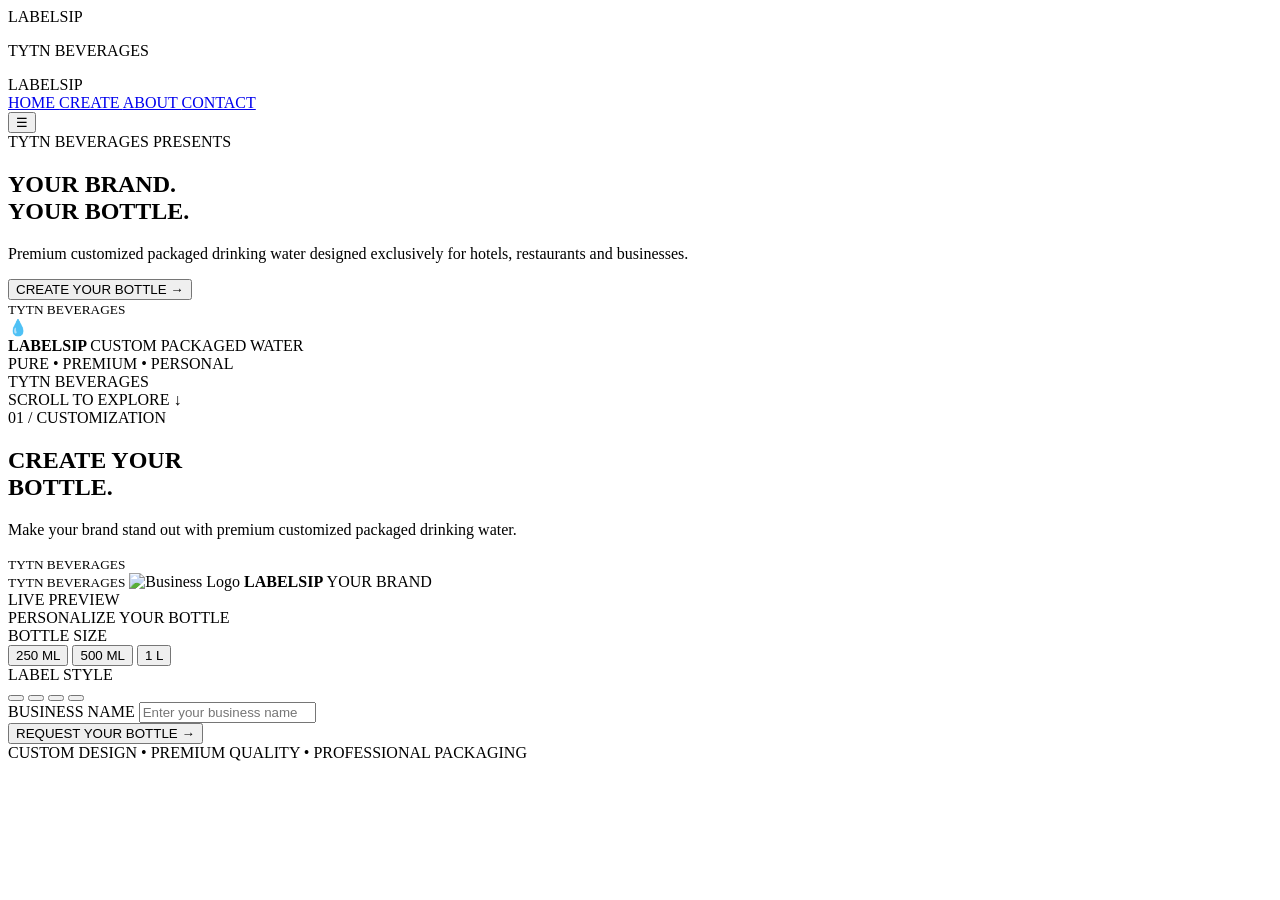
==== index.html @ 44119215 "Add files via upload" ====
<!DOCTYPE html>
<html lang="en">

<head>

    <meta charset="UTF-8">

    <meta name="viewport"
          content="width=device-width, initial-scale=1.0">

    <title>LabelSip | TYTN Beverages</title>

    <link rel="stylesheet" href="style.css">

</head>


<body>


<!-- =========================================
     CINEMATIC INTRO
========================================= -->

<div class="cinematic-intro">

    <div class="intro-logo">
        LABEL<span>SIP</span>
    </div>

    <div class="intro-line"></div>

    <p>
        TYTN BEVERAGES
    </p>

</div>



<!-- =========================================
     HERO SECTION
========================================= -->

<section class="hero">


    <!-- NAVBAR -->

    <nav class="navbar">

        <div class="logo">
            LABEL<span>SIP</span>
        </div>

        <div class="nav-links">

            <a href="#home">
                HOME
            </a>

            <a href="#create">
                CREATE
            </a>

            <a href="#about">
                ABOUT
            </a>

            <a href="#contact">
                CONTACT
            </a>

        </div>

        <button class="menu-btn">
            ☰
        </button>

    </nav>



    <!-- HERO CONTENT -->

    <div class="hero-content">

        <div class="eyebrow">
            TYTN BEVERAGES PRESENTS
        </div>

        <h1>

            YOUR BRAND.
            <br>

            <span>
                YOUR BOTTLE.
            </span>

        </h1>

        <p class="description">

            Premium customized packaged drinking water
            designed exclusively for hotels, restaurants
            and businesses.

        </p>


        <button class="cta">

            <span>
                CREATE YOUR BOTTLE
            </span>

            <b>
                →
            </b>

        </button>

    </div>



    <!-- HERO BOTTLE -->

    <div class="bottle-container">

        <div class="water-glow"></div>

        <div class="particles"></div>


        <div class="bottle-rotation">

            <div class="bottle">


                <!-- CAP -->

                <div class="bottle-cap">

                    <div class="cap-lines"></div>

                </div>


                <!-- NECK -->

                <div class="bottle-neck"></div>


                <!-- BODY -->

                <div class="bottle-body">

                    <div class="water-inside"></div>


                    <!-- BUBBLES -->

                    <div class="water-bubbles">

                        <span></span>
                        <span></span>
                        <span></span>
                        <span></span>
                        <span></span>
                        <span></span>
                        <span></span>
                        <span></span>

                    </div>


                    <!-- LABEL -->

                    <div class="label">

                        <div class="label-line"></div>

                        <small>
                            TYTN BEVERAGES
                        </small>

                        <div class="drop-icon">
                            💧
                        </div>

                        <strong>
                            LABELSIP
                        </strong>

                        <span>
                            CUSTOM PACKAGED WATER
                        </span>

                        <div class="label-bottom">
                            PURE • PREMIUM • PERSONAL
                        </div>

                    </div>

                </div>

            </div>

        </div>


        <!-- TYTN IDENTITY -->

        <div class="tvtn-identity">
            TYTN BEVERAGES
        </div>

    </div>



    <!-- SCROLL -->

    <div class="scroll-text">

        SCROLL TO EXPLORE

        <span>
            ↓
        </span>

    </div>


</section>





<!-- =========================================
     CREATE YOUR BOTTLE
========================================= -->

<section class="create-section"
         id="create">


    <div class="create-background"></div>


    <!-- HEADER -->

    <div class="create-header">

        <div class="section-number">
            01 / CUSTOMIZATION
        </div>


        <h2>

            CREATE YOUR
            <br>

            <span>
                BOTTLE.
            </span>

        </h2>


        <p>

            Make your brand stand out with premium
            customized packaged drinking water.

        </p>

    </div>



    <!-- CUSTOMIZER -->

    <div class="customizer">


        <!-- =================================
             CUSTOM BOTTLE PREVIEW
        ================================== -->

        <div class="custom-bottle-area">


            <div class="custom-glow"></div>


            <div class="custom-bottle">


                <!-- CAP -->

                <div class="custom-cap"></div>


                <!-- NECK -->

                <div class="custom-neck"></div>


                <!-- BODY -->

                <div class="custom-body">


                    <div class="custom-water"></div>


                    <!-- LABEL -->

                    <d class="custom-label">

                        <small>
                            TYTN BEVERAGES
                        </small>

                        <div class="custom-label">

    <small>TYTN BEVERAGES</small>

    <img
        id="logoPreview"
        class="uploaded-logo"
        alt="Business Logo">

    <strong>LABELSIP</strong>

    <span id="businessPreview">YOUR BRAND</span>

                        </div>


                </div>

            </div>


            <div class="preview-text">
                LIVE PREVIEW
            </div>


        </div>



        <!-- =================================
             CUSTOMIZATION PANEL
        ================================== -->

        <div class="custom-panel">


            <div class="panel-title">

                PERSONALIZE YOUR BOTTLE

            </div>



            <!-- BOTTLE SIZE -->

            <div class="option-group">

                <label>
                    BOTTLE SIZE
                </label>


                <div class="size-options">


                    <button
                        class="size-btn active"
                        data-size="250ml">

                        250 ML

                    </button>


                    <button
                        class="size-btn"
                        data-size="500ml">

                        500 ML

                    </button>


                    <button
                        class="size-btn"
                        data-size="1L">

                        1 L

                    </button>


                </div>

            </div>



            <!-- LABEL STYLE -->

            <div class="option-group">

                <label>
                    LABEL STYLE
                </label>


                <div class="color-options">


                    <button
                        class="color-btn white active"
                        data-color="white">
                    </button>


                    <button
                        class="color-btn black"
                        data-color="black">
                    </button>


                    <button
                        class="color-btn blue"
                        data-color="blue">
                    </button>


                    <button
                        class="color-btn gold"
                        data-color="gold">
                    </button>


                </div>

            </div>



            <!-- BUSINESS NAME -->

            <div class="option-group">

                <label>
                    BUSINESS NAME
                </label>


                <input
                    type="text"
                    id="businessName"
                    placeholder="Enter your business name"
                    maxlength="22">

            </div>



            <!-- REQUEST -->

            <button class="request-btn">

                <span>
                    REQUEST YOUR BOTTLE
                </span>

                <b>
                    →
                </b>

            </button>



            <div class="secure-text">

                CUSTOM DESIGN
                •
                PREMIUM QUALITY
                •
                PROFESSIONAL PACKAGING

            </div>


        </div>

    </div>


</section>





<!-- =========================================
     JAVASCRIPT
========================================= -->

<script src="script.js"></script>


</body>

</html>
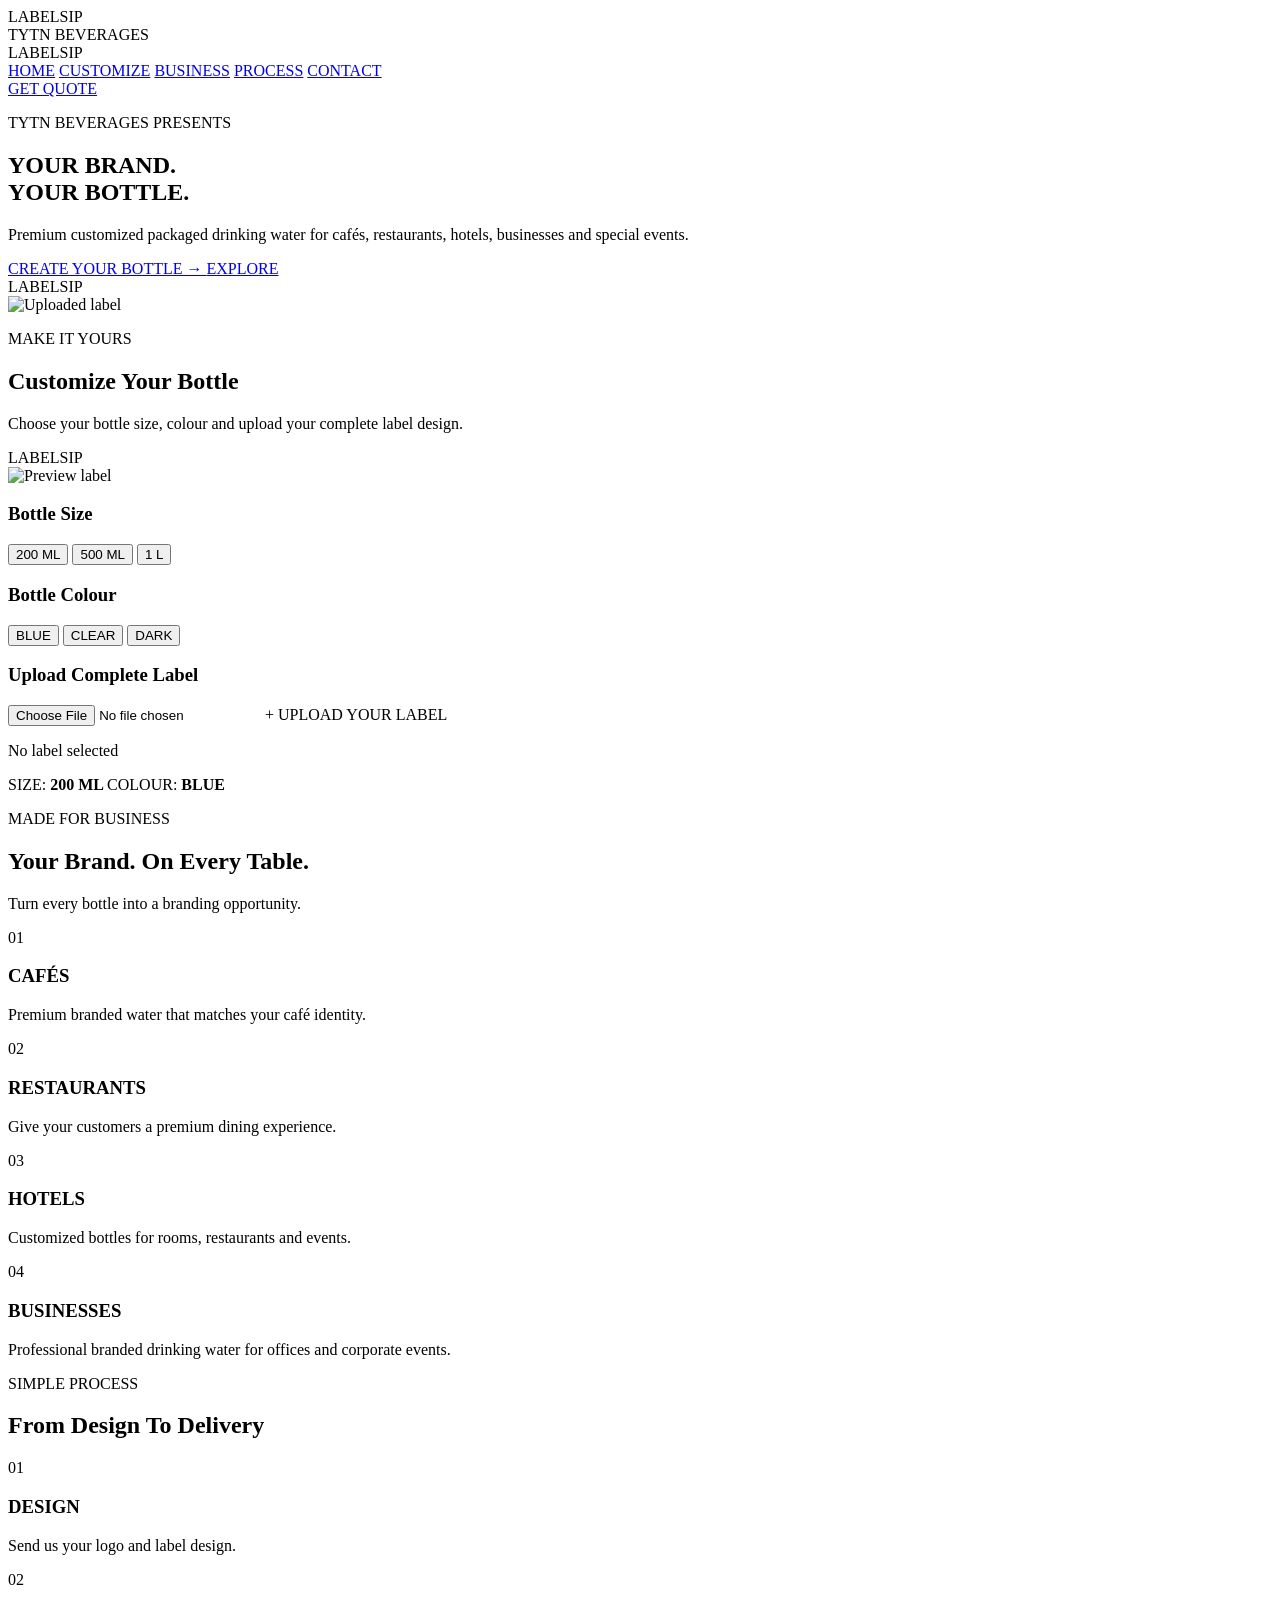
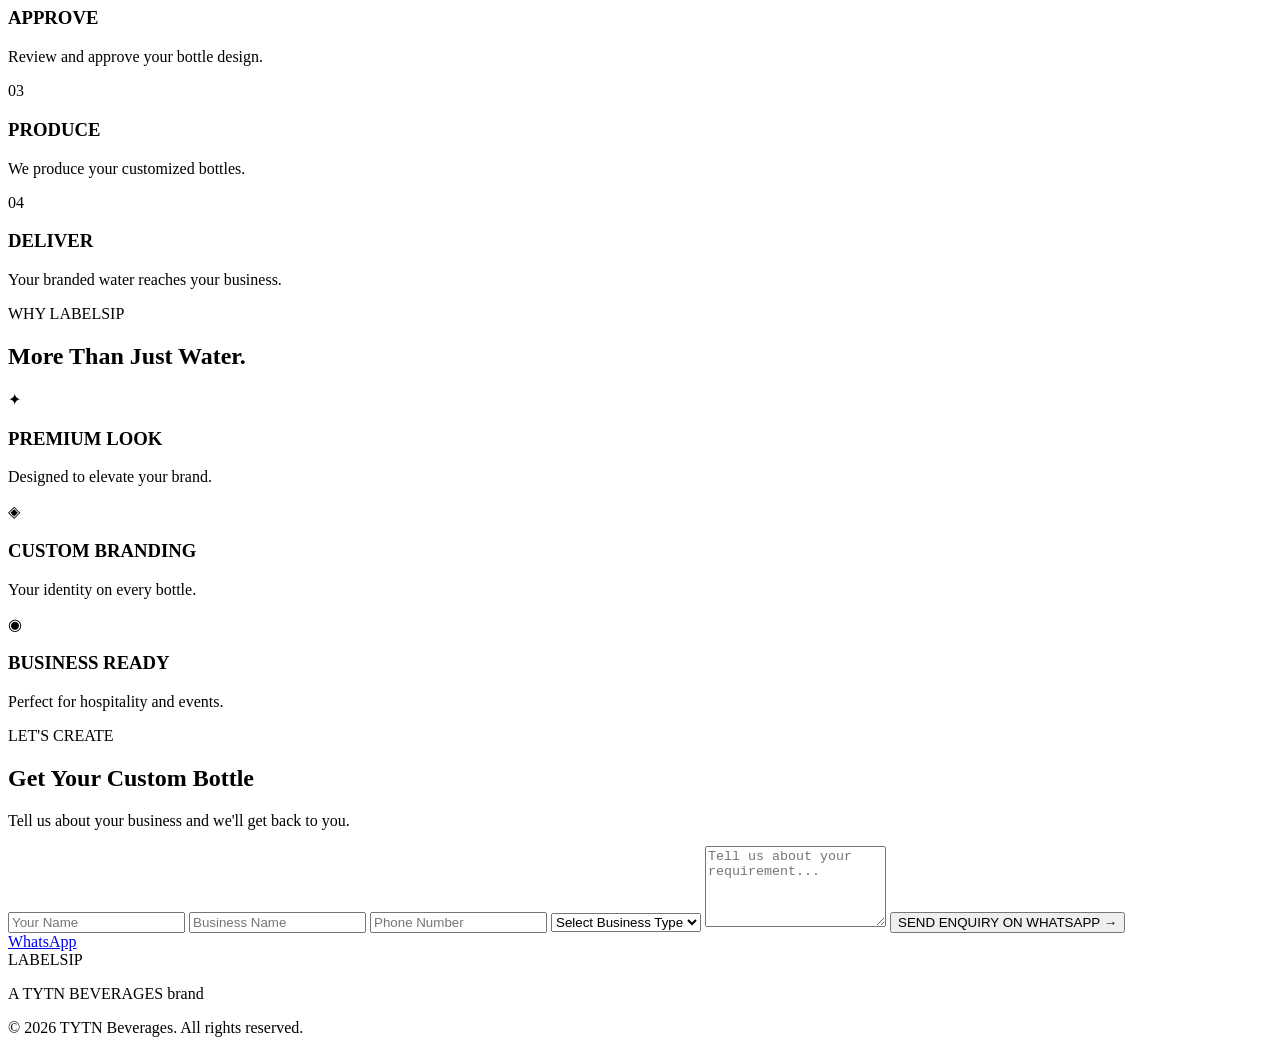
==== commit 6e520f92: "Add files via upload" ====
--- a/index.html
+++ b/index.html
@@ -1,209 +1,221 @@
 <!DOCTYPE html>
 <html lang="en">
-
 <head>
-
     <meta charset="UTF-8">
 
-    <meta name="viewport"
-          content="width=device-width, initial-scale=1.0">
-
-    <title>LabelSip | TYTN Beverages</title>
+    <!-- Mobile support -->
+    <meta name="viewport" content="width=device-width, initial-scale=1.0">
+
+    <title>LABELSIP | TYTN Beverages</title>
 
     <link rel="stylesheet" href="style.css">
-
 </head>
 
-
 <body>
 
-
-<!-- =========================================
-     CINEMATIC INTRO
-========================================= -->
-
-<div class="cinematic-intro">
-
-    <div class="intro-logo">
+<!-- ================= INTRO ================= -->
+
+<div id="intro">
+    <div class="intro-logo">LABELSIP</div>
+    <div class="intro-company">TYTN BEVERAGES</div>
+</div>
+
+
+<!-- ================= HEADER ================= -->
+
+<header class="header">
+
+    <div class="logo">
         LABEL<span>SIP</span>
     </div>
 
-    <div class="intro-line"></div>
-
-    <p>
-        TYTN BEVERAGES
-    </p>
-
-</div>
-
-
-
-<!-- =========================================
-     HERO SECTION
-========================================= -->
-
-<section class="hero">
-
-
-    <!-- NAVBAR -->
-
-    <nav class="navbar">
-
-        <div class="logo">
-            LABEL<span>SIP</span>
-        </div>
-
-        <div class="nav-links">
-
-            <a href="#home">
-                HOME
+    <nav>
+        <a href="#home">HOME</a>
+        <a href="#customize">CUSTOMIZE</a>
+        <a href="#business">BUSINESS</a>
+        <a href="#process">PROCESS</a>
+        <a href="#contact">CONTACT</a>
+    </nav>
+
+    <a href="#contact" class="quote-btn">
+        GET QUOTE
+    </a>
+
+</header>
+
+
+<!-- ================= HERO ================= -->
+
+<section id="home" class="hero">
+
+    <div class="hero-content">
+
+        <p class="eyebrow">
+            TYTN BEVERAGES PRESENTS
+        </p>
+
+        <h1>
+            YOUR BRAND.<br>
+            <span>YOUR BOTTLE.</span>
+        </h1>
+
+        <p class="hero-description">
+            Premium customized packaged drinking water
+            for cafés, restaurants, hotels, businesses
+            and special events.
+        </p>
+
+        <div class="hero-buttons">
+
+            <a href="#customize" class="primary-btn">
+                CREATE YOUR BOTTLE →
             </a>
 
-            <a href="#create">
-                CREATE
+            <a href="#business" class="secondary-btn">
+                EXPLORE
             </a>
 
-            <a href="#about">
-                ABOUT
-            </a>
-
-            <a href="#contact">
-                CONTACT
-            </a>
-
-        </div>
-
-        <button class="menu-btn">
-            ☰
-        </button>
-
-    </nav>
-
-
-
-    <!-- HERO CONTENT -->
-
-    <div class="hero-content">
-
-        <div class="eyebrow">
-            TYTN BEVERAGES PRESENTS
-        </div>
-
-        <h1>
-
-            YOUR BRAND.
-            <br>
-
-            <span>
-                YOUR BOTTLE.
-            </span>
-
-        </h1>
-
-        <p class="description">
-
-            Premium customized packaged drinking water
-            designed exclusively for hotels, restaurants
-            and businesses.
-
-        </p>
-
-
-        <button class="cta">
-
-            <span>
-                CREATE YOUR BOTTLE
-            </span>
-
-            <b>
-                →
-            </b>
-
-        </button>
-
-    </div>
-
-
-
-    <!-- HERO BOTTLE -->
-
-    <div class="bottle-container">
-
-        <div class="water-glow"></div>
-
-        <div class="particles"></div>
-
-
-        <div class="bottle-rotation">
-
-            <div class="bottle">
-
-
-                <!-- CAP -->
-
-                <div class="bottle-cap">
-
-                    <div class="cap-lines"></div>
+        </div>
+
+    </div>
+
+
+    <!-- BOTTLE AREA -->
+
+    <div class="hero-bottle-area">
+
+        <div class="glow"></div>
+
+
+        <!-- WATER PARTICLES -->
+
+        <div class="water-particles">
+
+            <i></i>
+            <i></i>
+            <i></i>
+            <i></i>
+            <i></i>
+            <i></i>
+            <i></i>
+            <i></i>
+            <i></i>
+            <i></i>
+
+        </div>
+
+
+        <!-- BUBBLES -->
+
+        <div class="bubbles">
+
+            <span></span>
+            <span></span>
+            <span></span>
+            <span></span>
+            <span></span>
+            <span></span>
+            <span></span>
+            <span></span>
+            <span></span>
+            <span></span>
+
+        </div>
+
+
+        <!-- PREMIUM BOTTLE -->
+
+        <div class="bottle" id="premiumBottle">
+
+            <div class="cap"></div>
+
+            <div class="bottle-neck"></div>
+
+            <div class="bottle-body">
+
+                <div class="water-inside"></div>
+
+                <div class="bottle-shine"></div>
+
+                <div class="bottle-highlight"></div>
+
+
+                <!-- ================= LABEL ================= -->
+
+                <div class="label">
+
+                    <div id="defaultLabel">
+                        LABELSIP
+                    </div>
+
+                    <img
+                        id="uploadedImage"
+                        alt="Uploaded label"
+                    >
 
                 </div>
 
-
-                <!-- NECK -->
-
-                <div class="bottle-neck"></div>
-
-
-                <!-- BODY -->
-
-                <div class="bottle-body">
-
-                    <div class="water-inside"></div>
-
-
-                    <!-- BUBBLES -->
-
-                    <div class="water-bubbles">
-
-                        <span></span>
-                        <span></span>
-                        <span></span>
-                        <span></span>
-                        <span></span>
-                        <span></span>
-                        <span></span>
-                        <span></span>
+            </div>
+
+        </div>
+
+
+        <div class="bottle-shadow"></div>
+
+    </div>
+
+</section>
+
+
+<!-- ================= CUSTOMIZE ================= -->
+
+<section id="customize" class="section customize-section">
+
+    <div class="section-heading">
+
+        <p class="eyebrow">
+            MAKE IT YOURS
+        </p>
+
+        <h2>
+            Customize Your Bottle
+        </h2>
+
+        <p>
+            Choose your bottle size, colour and upload
+            your complete label design.
+        </p>
+
+    </div>
+
+
+    <div class="customizer">
+
+        <!-- PREVIEW -->
+
+        <div class="custom-preview">
+
+            <div class="preview-bottle">
+
+                <div class="preview-cap"></div>
+
+                <div class="preview-neck"></div>
+
+                <div class="preview-body">
+
+                    <div class="preview-label">
+
+                        <div id="previewDefault">
+                            LABELSIP
+                        </div>
+
+                        <img
+                            id="previewImage"
+                            alt="Preview label"
+                        >
 
                     </div>
 
-
-                    <!-- LABEL -->
-
-                    <div class="label">
-
-                        <div class="label-line"></div>
-
-                        <small>
-                            TYTN BEVERAGES
-                        </small>
-
-                        <div class="drop-icon">
-                            💧
-                        </div>
-
-                        <strong>
-                            LABELSIP
-                        </strong>
-
-                        <span>
-                            CUSTOM PACKAGED WATER
-                        </span>
-
-                        <div class="label-bottom">
-                            PURE • PREMIUM • PERSONAL
-                        </div>
-
-                    </div>
-
                 </div>
 
             </div>
@@ -211,318 +223,502 @@
         </div>
 
 
-        <!-- TYTN IDENTITY -->
-
-        <div class="tvtn-identity">
-            TYTN BEVERAGES
-        </div>
-
-    </div>
-
-
-
-    <!-- SCROLL -->
-
-    <div class="scroll-text">
-
-        SCROLL TO EXPLORE
-
-        <span>
-            ↓
-        </span>
-
-    </div>
-
-
-</section>
-
-
-
-
-
-<!-- =========================================
-     CREATE YOUR BOTTLE
-========================================= -->
-
-<section class="create-section"
-         id="create">
-
-
-    <div class="create-background"></div>
-
-
-    <!-- HEADER -->
-
-    <div class="create-header">
-
-        <div class="section-number">
-            01 / CUSTOMIZATION
-        </div>
-
-
-        <h2>
-
-            CREATE YOUR
-            <br>
-
-            <span>
-                BOTTLE.
-            </span>
-
-        </h2>
-
-
-        <p>
-
-            Make your brand stand out with premium
-            customized packaged drinking water.
-
-        </p>
-
-    </div>
-
-
-
-    <!-- CUSTOMIZER -->
-
-    <div class="customizer">
-
-
-        <!-- =================================
-             CUSTOM BOTTLE PREVIEW
-        ================================== -->
-
-        <div class="custom-bottle-area">
-
-
-            <div class="custom-glow"></div>
-
-
-            <div class="custom-bottle">
-
-
-                <!-- CAP -->
-
-                <div class="custom-cap"></div>
-
-
-                <!-- NECK -->
-
-                <div class="custom-neck"></div>
-
-
-                <!-- BODY -->
-
-                <div class="custom-body">
-
-
-                    <div class="custom-water"></div>
-
-
-                    <!-- LABEL -->
-
-                    <d class="custom-label">
-
-                        <small>
-                            TYTN BEVERAGES
-                        </small>
-
-                        <div class="custom-label">
-
-    <small>TYTN BEVERAGES</small>
-
-    <img
-        id="logoPreview"
-        class="uploaded-logo"
-        alt="Business Logo">
-
-    <strong>LABELSIP</strong>
-
-    <span id="businessPreview">YOUR BRAND</span>
-
-                        </div>
-
-
-                </div>
-
-            </div>
-
-
-            <div class="preview-text">
-                LIVE PREVIEW
-            </div>
-
-
-        </div>
-
-
-
-        <!-- =================================
-             CUSTOMIZATION PANEL
-        ================================== -->
-
-        <div class="custom-panel">
-
-
-            <div class="panel-title">
-
-                PERSONALIZE YOUR BOTTLE
-
-            </div>
-
-
-
-            <!-- BOTTLE SIZE -->
-
-            <div class="option-group">
-
-                <label>
-                    BOTTLE SIZE
-                </label>
-
-
-                <div class="size-options">
-
+        <!-- CONTROLS -->
+
+        <div class="controls">
+
+            <div class="control-group">
+
+                <h3>
+                    Bottle Size
+                </h3>
+
+                <div class="button-row">
 
                     <button
                         class="size-btn active"
-                        data-size="250ml">
-
-                        250 ML
-
+                        data-size="200 ML">
+                        200 ML
                     </button>
-
 
                     <button
                         class="size-btn"
-                        data-size="500ml">
-
+                        data-size="500 ML">
                         500 ML
-
                     </button>
-
 
                     <button
                         class="size-btn"
-                        data-size="1L">
-
+                        data-size="1 L">
                         1 L
-
                     </button>
 
-
                 </div>
 
             </div>
 
 
-
-            <!-- LABEL STYLE -->
-
-            <div class="option-group">
-
-                <label>
-                    LABEL STYLE
+            <div class="control-group">
+
+                <h3>
+                    Bottle Colour
+                </h3>
+
+                <div class="button-row">
+
+                    <button
+                        class="color-btn active"
+                        data-color="blue">
+                        BLUE
+                    </button>
+
+                    <button
+                        class="color-btn"
+                        data-color="clear">
+                        CLEAR
+                    </button>
+
+                    <button
+                        class="color-btn"
+                        data-color="dark">
+                        DARK
+                    </button>
+
+                </div>
+
+            </div>
+
+
+            <div class="control-group">
+
+                <h3>
+                    Upload Complete Label
+                </h3>
+
+                <label class="upload-box">
+
+                    <input
+                        type="file"
+                        id="labelInput"
+                        accept="image/*"
+                    >
+
+                    <span>
+                        + UPLOAD YOUR LABEL
+                    </span>
+
                 </label>
 
-
-                <div class="color-options">
-
-
-                    <button
-                        class="color-btn white active"
-                        data-color="white">
-                    </button>
-
-
-                    <button
-                        class="color-btn black"
-                        data-color="black">
-                    </button>
-
-
-                    <button
-                        class="color-btn blue"
-                        data-color="blue">
-                    </button>
-
-
-                    <button
-                        class="color-btn gold"
-                        data-color="gold">
-                    </button>
-
-
-                </div>
-
-            </div>
-
-
-
-            <!-- BUSINESS NAME -->
-
-            <div class="option-group">
-
-                <label>
-                    BUSINESS NAME
-                </label>
-
-
-                <input
-                    type="text"
-                    id="businessName"
-                    placeholder="Enter your business name"
-                    maxlength="22">
-
-            </div>
-
-
-
-            <!-- REQUEST -->
-
-            <button class="request-btn">
+                <p id="fileStatus">
+                    No label selected
+                </p>
+
+            </div>
+
+
+            <div class="selected-info">
 
                 <span>
-                    REQUEST YOUR BOTTLE
+                    SIZE:
+                    <strong id="selectedSize">
+                        200 ML
+                    </strong>
                 </span>
 
-                <b>
-                    →
-                </b>
-
-            </button>
-
-
-
-            <div class="secure-text">
-
-                CUSTOM DESIGN
-                •
-                PREMIUM QUALITY
-                •
-                PROFESSIONAL PACKAGING
-
-            </div>
-
-
-        </div>
-
-    </div>
-
+                <span>
+                    COLOUR:
+                    <strong id="selectedColor">
+                        BLUE
+                    </strong>
+                </span>
+
+            </div>
+
+        </div>
+
+    </div>
 
 </section>
 
 
-
-
-
-<!-- =========================================
-     JAVASCRIPT
-========================================= -->
+<!-- ================= BUSINESS ================= -->
+
+<section id="business" class="section business-section">
+
+    <div class="section-heading">
+
+        <p class="eyebrow">
+            MADE FOR BUSINESS
+        </p>
+
+        <h2>
+            Your Brand. On Every Table.
+        </h2>
+
+        <p>
+            Turn every bottle into a branding opportunity.
+        </p>
+
+    </div>
+
+
+    <div class="business-grid">
+
+        <div class="business-card">
+
+            <div class="card-number">
+                01
+            </div>
+
+            <h3>
+                CAFÉS
+            </h3>
+
+            <p>
+                Premium branded water that matches
+                your café identity.
+            </p>
+
+        </div>
+
+
+        <div class="business-card">
+
+            <div class="card-number">
+                02
+            </div>
+
+            <h3>
+                RESTAURANTS
+            </h3>
+
+            <p>
+                Give your customers a premium
+                dining experience.
+            </p>
+
+        </div>
+
+
+        <div class="business-card">
+
+            <div class="card-number">
+                03
+            </div>
+
+            <h3>
+                HOTELS
+            </h3>
+
+            <p>
+                Customized bottles for rooms,
+                restaurants and events.
+            </p>
+
+        </div>
+
+
+        <div class="business-card">
+
+            <div class="card-number">
+                04
+            </div>
+
+            <h3>
+                BUSINESSES
+            </h3>
+
+            <p>
+                Professional branded drinking water
+                for offices and corporate events.
+            </p>
+
+        </div>
+
+    </div>
+
+</section>
+
+
+<!-- ================= PROCESS ================= -->
+
+<section id="process" class="section process-section">
+
+    <div class="section-heading">
+
+        <p class="eyebrow">
+            SIMPLE PROCESS
+        </p>
+
+        <h2>
+            From Design To Delivery
+        </h2>
+
+    </div>
+
+
+    <div class="process-grid">
+
+        <div class="process-card">
+
+            <span>01</span>
+
+            <h3>
+                DESIGN
+            </h3>
+
+            <p>
+                Send us your logo and label design.
+            </p>
+
+        </div>
+
+
+        <div class="process-card">
+
+            <span>02</span>
+
+            <h3>
+                APPROVE
+            </h3>
+
+            <p>
+                Review and approve your bottle design.
+            </p>
+
+        </div>
+
+
+        <div class="process-card">
+
+            <span>03</span>
+
+            <h3>
+                PRODUCE
+            </h3>
+
+            <p>
+                We produce your customized bottles.
+            </p>
+
+        </div>
+
+
+        <div class="process-card">
+
+            <span>04</span>
+
+            <h3>
+                DELIVER
+            </h3>
+
+            <p>
+                Your branded water reaches your business.
+            </p>
+
+        </div>
+
+    </div>
+
+</section>
+
+
+<!-- ================= WHY LABELSIP ================= -->
+
+<section class="section why-section">
+
+    <div class="section-heading">
+
+        <p class="eyebrow">
+            WHY LABELSIP
+        </p>
+
+        <h2>
+            More Than Just Water.
+        </h2>
+
+    </div>
+
+
+    <div class="why-grid">
+
+        <div class="why-item">
+
+            <div class="why-icon">
+                ✦
+            </div>
+
+            <h3>
+                PREMIUM LOOK
+            </h3>
+
+            <p>
+                Designed to elevate your brand.
+            </p>
+
+        </div>
+
+
+        <div class="why-item">
+
+            <div class="why-icon">
+                ◈
+            </div>
+
+            <h3>
+                CUSTOM BRANDING
+            </h3>
+
+            <p>
+                Your identity on every bottle.
+            </p>
+
+        </div>
+
+
+        <div class="why-item">
+
+            <div class="why-icon">
+                ◉
+            </div>
+
+            <h3>
+                BUSINESS READY
+            </h3>
+
+            <p>
+                Perfect for hospitality and events.
+            </p>
+
+        </div>
+
+    </div>
+
+</section>
+
+
+<!-- ================= CONTACT ================= -->
+
+<section id="contact" class="section contact-section">
+
+    <div class="section-heading">
+
+        <p class="eyebrow">
+            LET'S CREATE
+        </p>
+
+        <h2>
+            Get Your Custom Bottle
+        </h2>
+
+        <p>
+            Tell us about your business and we'll
+            get back to you.
+        </p>
+
+    </div>
+
+
+    <form id="quoteForm" class="quote-form">
+
+        <input
+            type="text"
+            id="customerName"
+            placeholder="Your Name"
+            required
+        >
+
+        <input
+            type="text"
+            id="businessName"
+            placeholder="Business Name"
+            required
+        >
+
+        <input
+            type="tel"
+            id="customerPhone"
+            placeholder="Phone Number"
+            required
+        >
+
+        <select id="businessType" required>
+
+            <option value="">
+                Select Business Type
+            </option>
+
+            <option value="Café">
+                Café
+            </option>
+
+            <option value="Restaurant">
+                Restaurant
+            </option>
+
+            <option value="Hotel">
+                Hotel
+            </option>
+
+            <option value="Business">
+                Business
+            </option>
+
+            <option value="Event">
+                Event
+            </option>
+
+        </select>
+
+
+        <textarea
+            id="message"
+            placeholder="Tell us about your requirement..."
+            rows="5"
+        ></textarea>
+
+
+        <button
+            type="submit"
+            class="primary-btn">
+            SEND ENQUIRY ON WHATSAPP →
+        </button>
+
+    </form>
+
+</section>
+
+
+<!-- ================= WHATSAPP ================= -->
+
+<a
+    class="whatsapp-float"
+    href="https://wa.me/917996866953"
+    target="_blank">
+    WhatsApp
+</a>
+
+
+<!-- ================= FOOTER ================= -->
+
+<footer>
+
+    <div class="footer-logo">
+        LABEL<span>SIP</span>
+    </div>
+
+    <p>
+        A TYTN BEVERAGES brand
+    </p>
+
+    <p class="copyright">
+        © 2026 TYTN Beverages. All rights reserved.
+    </p>
+
+</footer>
+
 
 <script src="script.js"></script>
 
-
 </body>
-
-</html>
+</html>
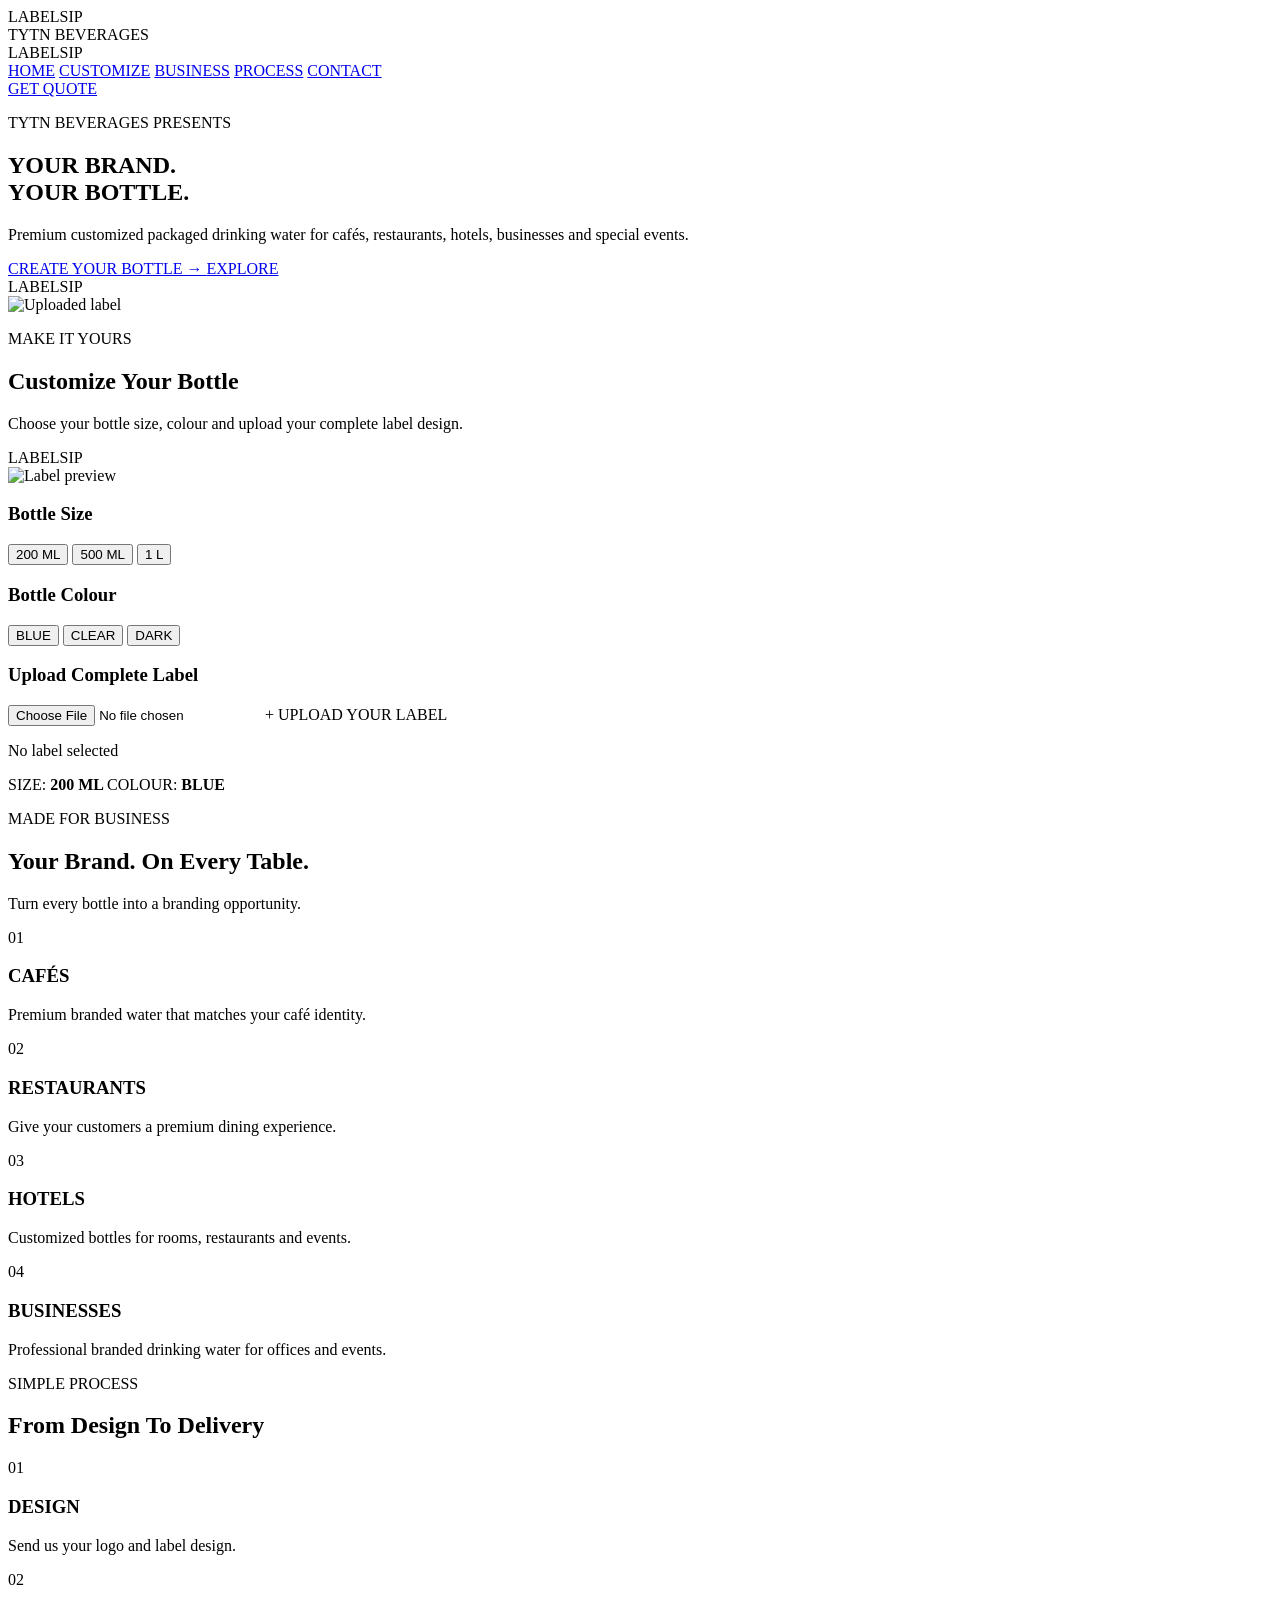
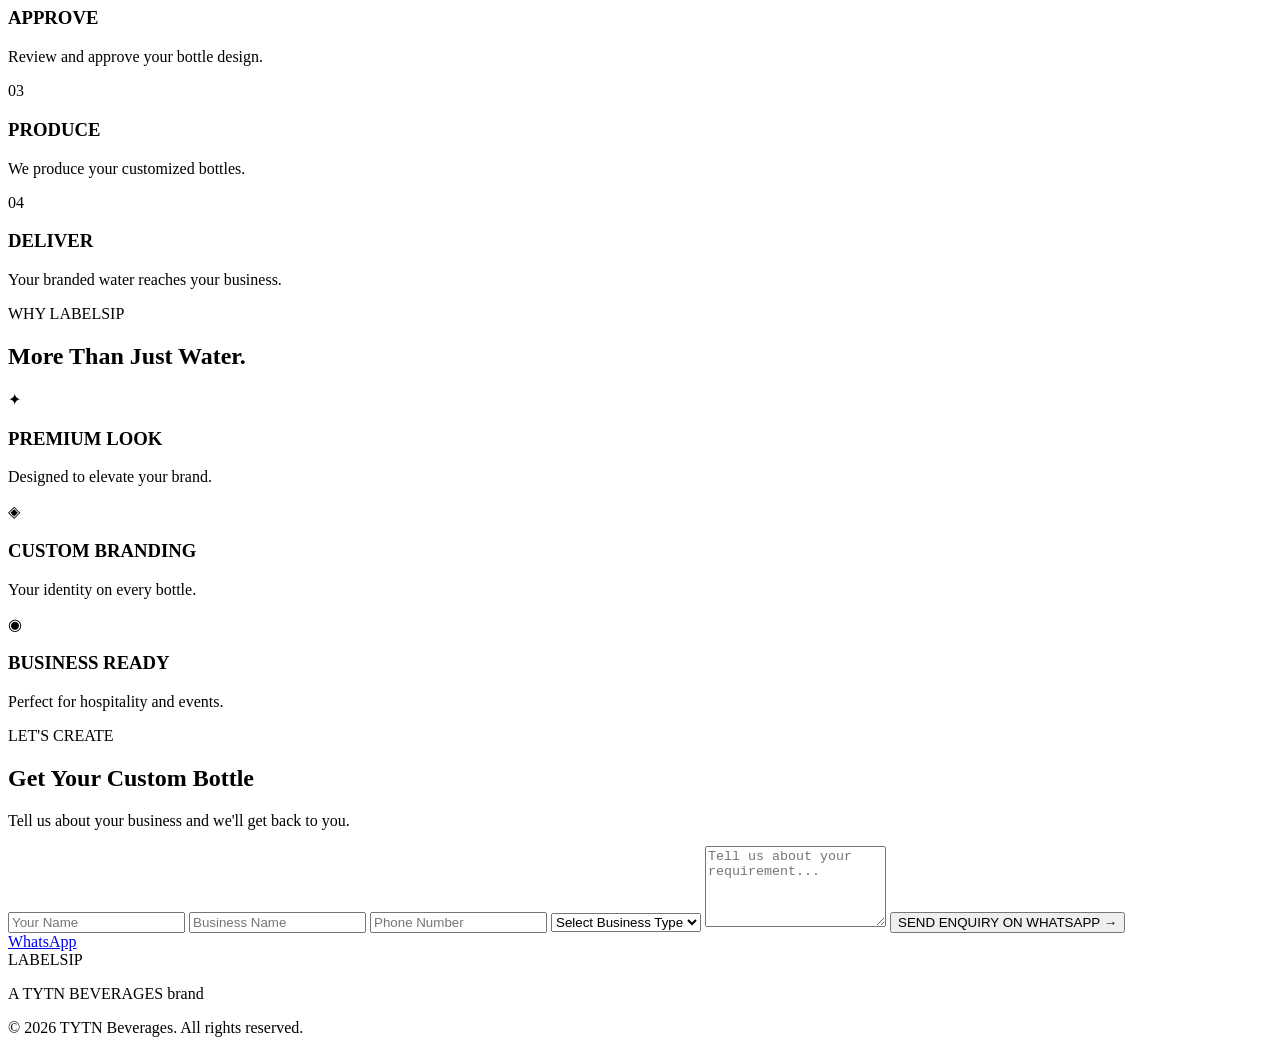
==== commit 498aaff5: "Add files via upload" ====
--- a/index.html
+++ b/index.html
@@ -1,28 +1,24 @@
 <!DOCTYPE html>
 <html lang="en">
 <head>
-    <meta charset="UTF-8">
-
-    <!-- Mobile support -->
-    <meta name="viewport" content="width=device-width, initial-scale=1.0">
-
-    <title>LABELSIP | TYTN Beverages</title>
-
-    <link rel="stylesheet" href="style.css">
+<meta charset="UTF-8">
+<meta name="viewport" content="width=device-width, initial-scale=1.0">
+
+<title>LABELSIP | TYTN Beverages</title>
+
+<link rel="stylesheet" href="style.css">
 </head>
 
 <body>
 
-<!-- ================= INTRO ================= -->
-
+<!-- INTRO -->
 <div id="intro">
     <div class="intro-logo">LABELSIP</div>
     <div class="intro-company">TYTN BEVERAGES</div>
 </div>
 
 
-<!-- ================= HEADER ================= -->
-
+<!-- HEADER -->
 <header class="header">
 
     <div class="logo">
@@ -80,14 +76,14 @@
     </div>
 
 
-    <!-- BOTTLE AREA -->
+    <!-- HERO BOTTLE -->
 
     <div class="hero-bottle-area">
 
         <div class="glow"></div>
 
 
-        <!-- WATER PARTICLES -->
+        <!-- PARTICLES -->
 
         <div class="water-particles">
 
@@ -123,7 +119,7 @@
         </div>
 
 
-        <!-- PREMIUM BOTTLE -->
+        <!-- BOTTLE -->
 
         <div class="bottle" id="premiumBottle">
 
@@ -131,30 +127,48 @@
 
             <div class="bottle-neck"></div>
 
+
             <div class="bottle-body">
 
                 <div class="water-inside"></div>
 
+
+                <!-- CURVED LABEL -->
+
+                <div class="label">
+
+                    <div class="label-surface">
+
+                        <div id="defaultLabel">
+                            LABELSIP
+                        </div>
+
+                        <img
+                            id="uploadedImage"
+                            alt="Uploaded label"
+                        >
+
+                    </div>
+
+
+                    <!-- CURVED SIDE SHADOWS -->
+
+                    <div class="label-left"></div>
+
+                    <div class="label-right"></div>
+
+
+                    <!-- LABEL SHINE -->
+
+                    <div class="label-shine"></div>
+
+                </div>
+
+
                 <div class="bottle-shine"></div>
 
                 <div class="bottle-highlight"></div>
 
-
-                <!-- ================= LABEL ================= -->
-
-                <div class="label">
-
-                    <div id="defaultLabel">
-                        LABELSIP
-                    </div>
-
-                    <img
-                        id="uploadedImage"
-                        alt="Uploaded label"
-                    >
-
-                </div>
-
             </div>
 
         </div>
@@ -165,6 +179,7 @@
     </div>
 
 </section>
+
 
 
 <!-- ================= CUSTOMIZE ================= -->
@@ -191,6 +206,7 @@
 
     <div class="customizer">
 
+
         <!-- PREVIEW -->
 
         <div class="custom-preview">
@@ -201,18 +217,28 @@
 
                 <div class="preview-neck"></div>
 
+
                 <div class="preview-body">
 
                     <div class="preview-label">
 
-                        <div id="previewDefault">
-                            LABELSIP
+                        <div class="preview-label-surface">
+
+                            <div id="previewDefault">
+                                LABELSIP
+                            </div>
+
+                            <img
+                                id="previewImage"
+                                alt="Label preview"
+                            >
+
                         </div>
 
-                        <img
-                            id="previewImage"
-                            alt="Preview label"
-                        >
+
+                        <div class="preview-left"></div>
+
+                        <div class="preview-right"></div>
 
                     </div>
 
@@ -226,6 +252,9 @@
         <!-- CONTROLS -->
 
         <div class="controls">
+
+
+            <!-- SIZE -->
 
             <div class="control-group">
 
@@ -258,6 +287,8 @@
             </div>
 
 
+            <!-- COLOUR -->
+
             <div class="control-group">
 
                 <h3>
@@ -289,6 +320,8 @@
             </div>
 
 
+            <!-- UPLOAD -->
+
             <div class="control-group">
 
                 <h3>
@@ -315,6 +348,8 @@
 
             </div>
 
+
+            <!-- SELECTED -->
 
             <div class="selected-info">
 
@@ -341,9 +376,10 @@
 </section>
 
 
+
 <!-- ================= BUSINESS ================= -->
 
-<section id="business" class="section business-section">
+<section id="business" class="section">
 
     <div class="section-heading">
 
@@ -364,6 +400,7 @@
 
     <div class="business-grid">
 
+
         <div class="business-card">
 
             <div class="card-number">
@@ -430,7 +467,7 @@
 
             <p>
                 Professional branded drinking water
-                for offices and corporate events.
+                for offices and events.
             </p>
 
         </div>
@@ -440,9 +477,10 @@
 </section>
 
 
+
 <!-- ================= PROCESS ================= -->
 
-<section id="process" class="section process-section">
+<section id="process" class="section">
 
     <div class="section-heading">
 
@@ -459,6 +497,7 @@
 
     <div class="process-grid">
 
+
         <div class="process-card">
 
             <span>01</span>
@@ -523,9 +562,10 @@
 </section>
 
 
-<!-- ================= WHY LABELSIP ================= -->
-
-<section class="section why-section">
+
+<!-- ================= WHY ================= -->
+
+<section class="section">
 
     <div class="section-heading">
 
@@ -542,6 +582,7 @@
 
     <div class="why-grid">
 
+
         <div class="why-item">
 
             <div class="why-icon">
@@ -595,6 +636,7 @@
     </div>
 
 </section>
+
 
 
 <!-- ================= CONTACT ================= -->
@@ -622,22 +664,22 @@
     <form id="quoteForm" class="quote-form">
 
         <input
+            id="customerName"
             type="text"
-            id="customerName"
             placeholder="Your Name"
             required
         >
 
         <input
+            id="businessName"
             type="text"
-            id="businessName"
             placeholder="Business Name"
             required
         >
 
         <input
+            id="customerPhone"
             type="tel"
-            id="customerPhone"
             placeholder="Phone Number"
             required
         >
@@ -673,8 +715,8 @@
 
         <textarea
             id="message"
+            rows="5"
             placeholder="Tell us about your requirement..."
-            rows="5"
         ></textarea>
 
 
@@ -689,17 +731,21 @@
 </section>
 
 
-<!-- ================= WHATSAPP ================= -->
+
+<!-- WHATSAPP -->
 
 <a
     class="whatsapp-float"
     href="https://wa.me/917996866953"
     target="_blank">
+
     WhatsApp
+
 </a>
 
 
-<!-- ================= FOOTER ================= -->
+
+<!-- FOOTER -->
 
 <footer>
 
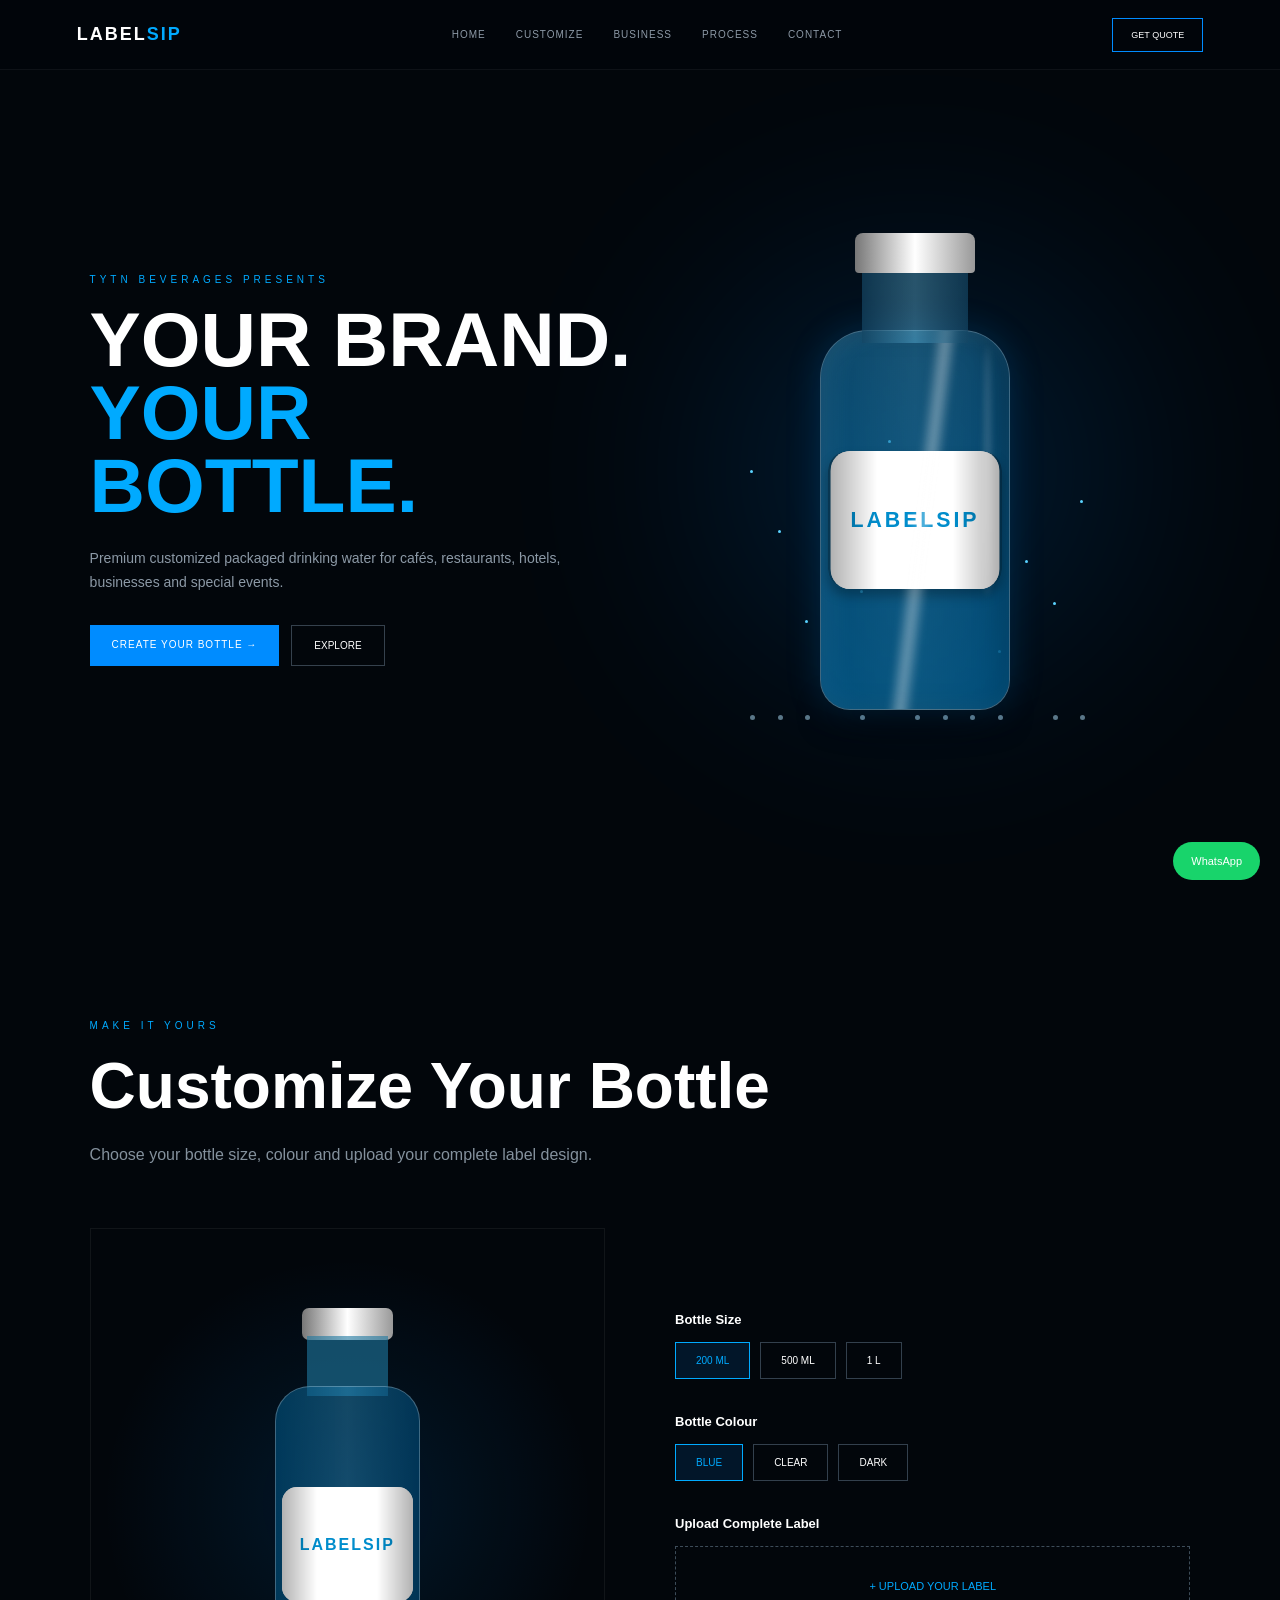
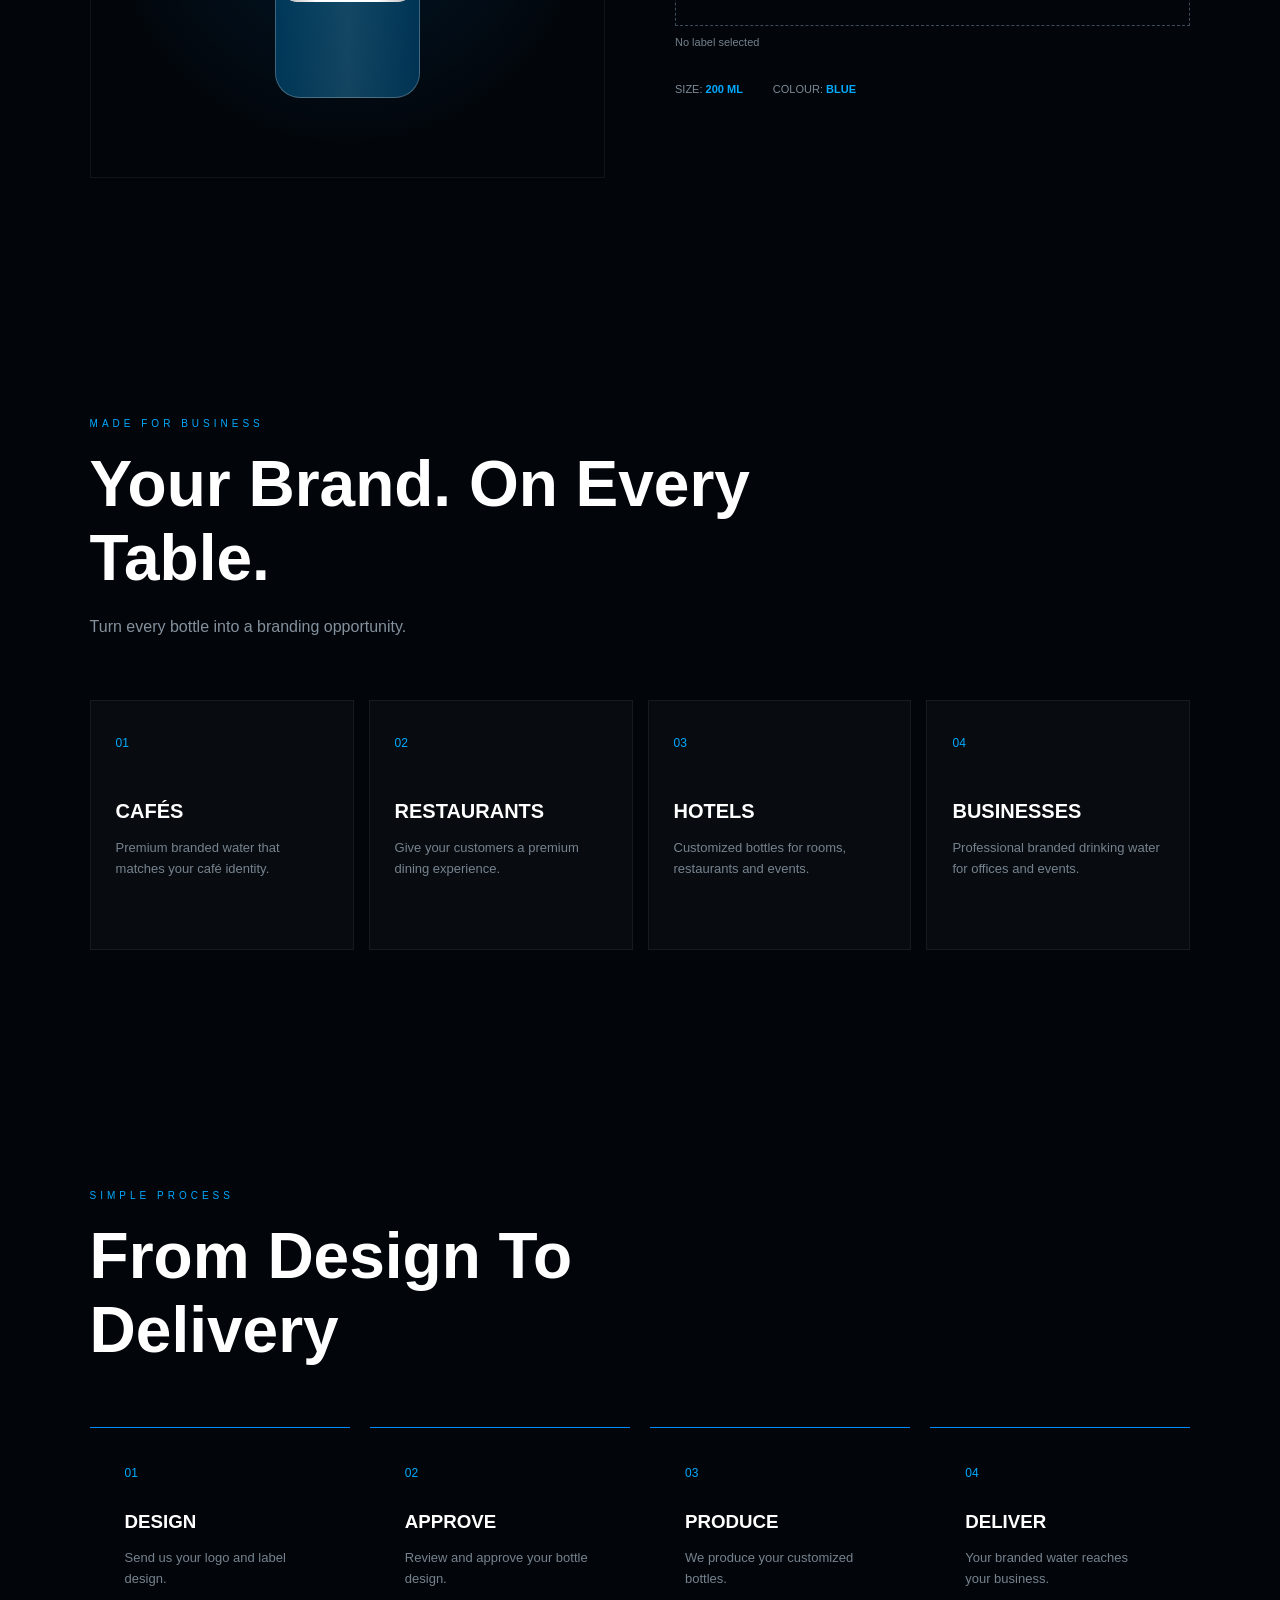
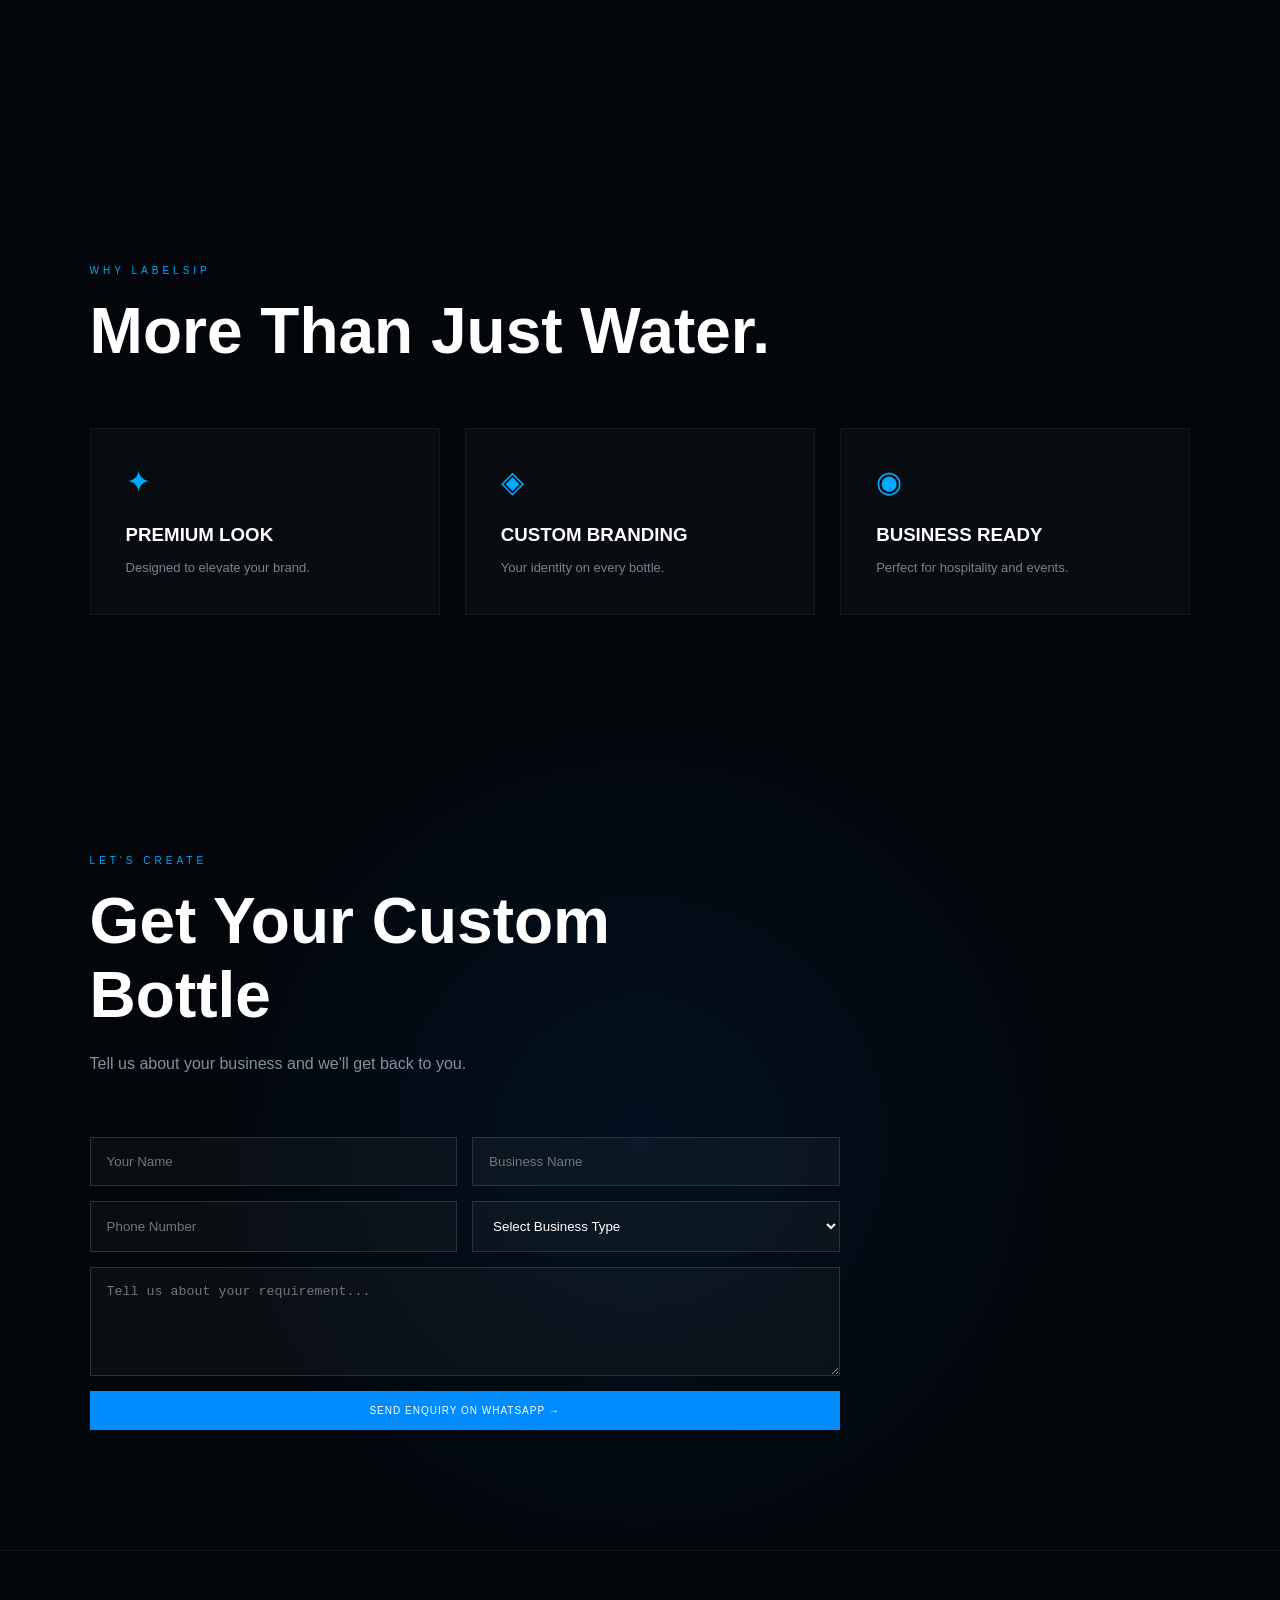
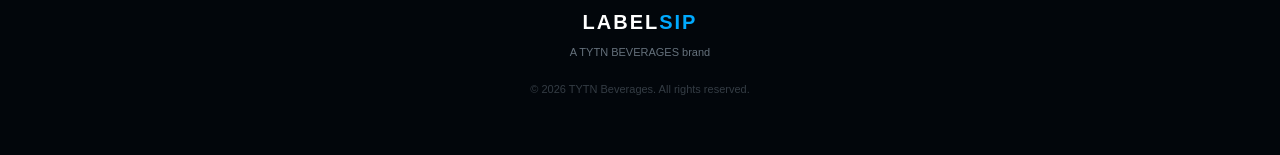
==== commit ac286f46: "Add files via upload" ====
--- a/index.html
+++ b/index.html
@@ -1,6 +1,7 @@
 <!DOCTYPE html>
 <html lang="en">
-<head>
+<head
+  <meta name="google-site-verification" content="YOUR_CODE_HERE">
 <meta charset="UTF-8">
 <meta name="viewport" content="width=device-width, initial-scale=1.0">
 
--- a/style.css
+++ b/style.css
@@ -0,0 +1,1534 @@
+* {
+    margin: 0;
+    padding: 0;
+    box-sizing: border-box;
+}
+
+html {
+    scroll-behavior: smooth;
+}
+
+body {
+    background: #02060b;
+    color: white;
+    font-family: Arial, Helvetica, sans-serif;
+    overflow-x: hidden;
+}
+
+a {
+    color: inherit;
+    text-decoration: none;
+}
+
+
+/* ================= INTRO ================= */
+
+#intro {
+    position: fixed;
+    inset: 0;
+
+    background: #000;
+
+    z-index: 9999;
+
+    display: flex;
+    flex-direction: column;
+    align-items: center;
+    justify-content: center;
+
+    animation: introHide 1s ease forwards;
+    animation-delay: 3s;
+}
+
+.intro-logo {
+    font-size: 55px;
+    font-weight: 900;
+    letter-spacing: 8px;
+}
+
+.intro-company {
+    margin-top: 15px;
+
+    color: #00aaff;
+
+    font-size: 12px;
+    letter-spacing: 5px;
+}
+
+@keyframes introHide {
+
+    to {
+        opacity: 0;
+        visibility: hidden;
+    }
+
+}
+
+
+/* ================= HEADER ================= */
+
+.header {
+    position: fixed;
+
+    top: 0;
+    left: 0;
+
+    width: 100%;
+    height: 70px;
+
+    display: flex;
+    align-items: center;
+    justify-content: space-between;
+
+    padding: 0 6%;
+
+    background: rgba(2,6,11,.75);
+
+    backdrop-filter: blur(15px);
+
+    border-bottom: 1px solid rgba(255,255,255,.05);
+
+    z-index: 1000;
+}
+
+.logo {
+    font-size: 18px;
+    font-weight: 900;
+    letter-spacing: 2px;
+}
+
+.logo span,
+.footer-logo span {
+    color: #00aaff;
+}
+
+.header nav {
+    display: flex;
+    gap: 30px;
+}
+
+.header nav a {
+    font-size: 10px;
+    letter-spacing: 1px;
+    color: #8c99a6;
+}
+
+.quote-btn {
+    border: 1px solid #008cff;
+
+    padding: 11px 18px;
+
+    font-size: 9px;
+}
+
+
+/* ================= HERO ================= */
+
+.hero {
+
+    min-height: 100vh;
+
+    display: grid;
+
+    grid-template-columns: 1fr 1fr;
+
+    align-items: center;
+
+    padding: 100px 7% 60px;
+}
+
+.eyebrow {
+
+    color: #00aaff;
+
+    font-size: 10px;
+
+    letter-spacing: 4px;
+
+    margin-bottom: 18px;
+}
+
+.hero h1 {
+
+    font-size: clamp(45px, 6vw, 85px);
+
+    line-height: .95;
+}
+
+.hero h1 span {
+    color: #00aaff;
+}
+
+.hero-description {
+
+    color: #8c99a6;
+
+    max-width: 520px;
+
+    line-height: 1.7;
+
+    font-size: 14px;
+
+    margin-top: 25px;
+}
+
+.hero-buttons {
+
+    display: flex;
+
+    gap: 12px;
+
+    margin-top: 30px;
+}
+
+.primary-btn {
+
+    display: inline-block;
+
+    background: #008cff;
+
+    padding: 14px 22px;
+
+    border: 0;
+
+    color: white;
+
+    font-size: 10px;
+
+    letter-spacing: 1px;
+
+    cursor: pointer;
+}
+
+.secondary-btn {
+
+    border: 1px solid #35414d;
+
+    padding: 14px 22px;
+
+    font-size: 10px;
+}
+
+
+/* ================= BOTTLE AREA ================= */
+
+.hero-bottle-area {
+
+    height: 600px;
+
+    display: flex;
+
+    align-items: center;
+
+    justify-content: center;
+
+    position: relative;
+}
+
+.glow {
+
+    position: absolute;
+
+    width: 400px;
+    height: 400px;
+
+    border-radius: 50%;
+
+    background: #008cff;
+
+    filter: blur(120px);
+
+    opacity: .16;
+}
+
+
+/* ================= BOTTLE ================= */
+
+.bottle {
+
+    width: 190px;
+
+    height: 475px;
+
+    position: relative;
+
+    z-index: 10;
+
+    animation: floatBottle 5s ease-in-out infinite;
+
+    cursor: grab;
+
+    transform-style: preserve-3d;
+}
+
+@keyframes floatBottle {
+
+    0%,100% {
+        transform: translateY(0);
+    }
+
+    50% {
+        transform: translateY(-18px);
+    }
+
+}
+
+.cap {
+
+    position: absolute;
+
+    top: 0;
+
+    left: 35px;
+
+    width: 120px;
+
+    height: 40px;
+
+    border-radius: 8px 8px 4px 4px;
+
+    background:
+        linear-gradient(
+            90deg,
+            #777,
+            #fff,
+            #999
+        );
+
+    z-index: 5;
+}
+
+.bottle-neck {
+
+    position: absolute;
+
+    top: 35px;
+
+    left: 42px;
+
+    width: 106px;
+
+    height: 75px;
+
+    background:
+        linear-gradient(
+            90deg,
+            rgba(20,70,100,.7),
+            rgba(100,190,230,.4),
+            rgba(20,70,100,.7)
+        );
+
+    z-index: 2;
+}
+
+.bottle-body {
+
+    position: absolute;
+
+    top: 97px;
+
+    left: 0;
+
+    width: 190px;
+
+    height: 380px;
+
+    border-radius: 48px 48px 30px 30px;
+
+    overflow: hidden;
+
+    background:
+        linear-gradient(
+            90deg,
+            rgba(0,70,110,.75),
+            rgba(40,140,190,.45),
+            rgba(0,65,105,.75)
+        );
+
+    border: 1px solid rgba(255,255,255,.25);
+
+    box-shadow:
+        inset 12px 0 25px rgba(255,255,255,.08),
+        inset -12px 0 25px rgba(0,0,0,.25),
+        0 0 35px rgba(0,150,255,.18);
+
+    transform-style: preserve-3d;
+}
+
+.water-inside {
+
+    position: absolute;
+
+    inset: 0;
+
+    background:
+        linear-gradient(
+            180deg,
+            rgba(80,180,230,.1),
+            rgba(0,110,170,.45)
+        );
+}
+
+
+/* ==================================================
+   CURVED LABEL
+================================================== */
+
+.label {
+
+    position: absolute;
+
+    top: 120px;
+
+    left: 7px;
+
+    width: calc(100% - 14px);
+
+    height: 138px;
+
+    z-index: 25;
+
+    overflow: hidden;
+
+    border-radius: 20px;
+
+    /*
+       This creates the cylindrical appearance.
+    */
+
+    transform:
+        perspective(500px)
+        rotateY(0deg);
+
+    transform-style: preserve-3d;
+
+    box-shadow:
+        0 7px 12px rgba(0,0,0,.28);
+}
+
+
+/* MAIN LABEL */
+
+.label-surface {
+
+    position: absolute;
+
+    inset: 0;
+
+    overflow: hidden;
+
+    border-radius: 20px;
+
+    background: white;
+
+    /*
+       Slight compression at the sides
+       makes the label appear wrapped.
+    */
+
+    transform:
+        perspective(600px)
+        scaleX(.97);
+
+    box-shadow:
+        inset 20px 0 25px rgba(0,0,0,.08),
+        inset -20px 0 25px rgba(0,0,0,.08);
+}
+
+
+/* DEFAULT LABEL */
+
+#defaultLabel {
+
+    position: absolute;
+
+    inset: 0;
+
+    display: flex;
+
+    align-items: center;
+
+    justify-content: center;
+
+    background: white;
+
+    color: #008dcc;
+
+    font-weight: 900;
+
+    letter-spacing: 3px;
+
+    font-size: 22px;
+
+    z-index: 10;
+}
+
+
+/* UPLOADED LABEL */
+
+#uploadedImage {
+
+    display: none;
+
+    position: absolute;
+
+    left: 0;
+
+    top: 0;
+
+    width: 100%;
+
+    height: 100%;
+
+    /*
+       Keep entire image visible.
+    */
+
+    object-fit: fill;
+
+    object-position: center;
+
+    background: white;
+
+    border-radius: 20px;
+
+    z-index: 20;
+}
+
+
+/* LEFT CURVE */
+
+.label-left {
+
+    position: absolute;
+
+    left: 0;
+
+    top: 0;
+
+    width: 28%;
+
+    height: 100%;
+
+    z-index: 40;
+
+    pointer-events: none;
+
+    background:
+        linear-gradient(
+            90deg,
+            rgba(0,0,0,.32),
+            rgba(0,0,0,.16),
+            rgba(0,0,0,0)
+        );
+
+    border-radius: 20px 0 0 20px;
+
+    mix-blend-mode: multiply;
+}
+
+
+/* RIGHT CURVE */
+
+.label-right {
+
+    position: absolute;
+
+    right: 0;
+
+    top: 0;
+
+    width: 28%;
+
+    height: 100%;
+
+    z-index: 40;
+
+    pointer-events: none;
+
+    background:
+        linear-gradient(
+            270deg,
+            rgba(0,0,0,.32),
+            rgba(0,0,0,.16),
+            rgba(0,0,0,0)
+        );
+
+    border-radius: 0 20px 20px 0;
+
+    mix-blend-mode: multiply;
+}
+
+
+/* LABEL GLOSS */
+
+.label-shine {
+
+    position: absolute;
+
+    top: -20%;
+
+    left: -70%;
+
+    width: 22%;
+
+    height: 140%;
+
+    z-index: 50;
+
+    pointer-events: none;
+
+    background:
+        linear-gradient(
+            90deg,
+            transparent,
+            rgba(255,255,255,.55),
+            transparent
+        );
+
+    transform: rotate(8deg);
+
+    animation: labelShine 4.5s infinite;
+}
+
+@keyframes labelShine {
+
+    0% {
+        left: -70%;
+    }
+
+    45% {
+        left: 135%;
+    }
+
+    100% {
+        left: 135%;
+    }
+
+}
+
+
+/* BOTTLE SHINE */
+
+.bottle-shine {
+
+    position: absolute;
+
+    top: -20%;
+
+    left: 48%;
+
+    width: 25px;
+
+    height: 140%;
+
+    background:
+        linear-gradient(
+            90deg,
+            transparent,
+            rgba(255,255,255,.38),
+            transparent
+        );
+
+    transform: rotate(7deg);
+
+    filter: blur(3px);
+
+    animation: shineMove 5s ease-in-out infinite;
+
+    z-index: 60;
+
+    pointer-events: none;
+}
+
+@keyframes shineMove {
+
+    0% {
+        left: 35%;
+        opacity: .2;
+    }
+
+    50% {
+        left: 60%;
+        opacity: .7;
+    }
+
+    100% {
+        left: 35%;
+        opacity: .2;
+    }
+
+}
+
+.bottle-highlight {
+
+    position: absolute;
+
+    top: 15px;
+
+    right: 18px;
+
+    width: 7px;
+
+    height: 250px;
+
+    background: rgba(255,255,255,.16);
+
+    border-radius: 50%;
+
+    filter: blur(3px);
+
+    z-index: 70;
+
+    pointer-events: none;
+}
+
+
+/* SHADOW */
+
+.bottle-shadow {
+
+    position: absolute;
+
+    bottom: 45px;
+
+    width: 180px;
+
+    height: 25px;
+
+    background: rgba(0,0,0,.65);
+
+    filter: blur(15px);
+
+    border-radius: 50%;
+}
+
+
+/* ================= BUBBLES ================= */
+
+.bubbles {
+
+    position: absolute;
+
+    inset: 0;
+
+    z-index: 3;
+
+    pointer-events: none;
+}
+
+.bubbles span {
+
+    position: absolute;
+
+    bottom: 50px;
+
+    width: 5px;
+
+    height: 5px;
+
+    border-radius: 50%;
+
+    background: rgba(180,230,255,.5);
+
+    animation: bubbleRise 6s infinite ease-in;
+}
+
+.bubbles span:nth-child(1){left:25%;animation-delay:1s}
+.bubbles span:nth-child(2){left:40%;animation-delay:3s}
+.bubbles span:nth-child(3){left:60%;animation-delay:2s}
+.bubbles span:nth-child(4){left:75%;animation-delay:4s}
+.bubbles span:nth-child(5){left:30%;animation-delay:5s}
+.bubbles span:nth-child(6){left:65%;animation-delay:1.5s}
+.bubbles span:nth-child(7){left:50%;animation-delay:3.5s}
+.bubbles span:nth-child(8){left:80%;animation-delay:2.5s}
+.bubbles span:nth-child(9){left:20%;animation-delay:4.5s}
+.bubbles span:nth-child(10){left:55%;animation-delay:5.5s}
+
+@keyframes bubbleRise {
+
+    0% {
+        transform: translateY(0);
+        opacity: 0;
+    }
+
+    20% {
+        opacity: 1;
+    }
+
+    100% {
+        transform: translateY(-350px);
+        opacity: 0;
+    }
+
+}
+
+
+/* ================= PARTICLES ================= */
+
+.water-particles {
+
+    position: absolute;
+
+    inset: 0;
+
+    z-index: 2;
+
+    pointer-events: none;
+}
+
+.water-particles i {
+
+    position: absolute;
+
+    width: 3px;
+
+    height: 3px;
+
+    border-radius: 50%;
+
+    background: #5bd4ff;
+
+    animation: particleRise 7s infinite ease-in-out;
+}
+
+.water-particles i:nth-child(1){left:25%;top:60%}
+.water-particles i:nth-child(2){left:70%;top:65%}
+.water-particles i:nth-child(3){left:55%;top:50%}
+.water-particles i:nth-child(4){left:40%;top:70%}
+.water-particles i:nth-child(5){left:80%;top:55%}
+.water-particles i:nth-child(6){left:30%;top:75%}
+.water-particles i:nth-child(7){left:65%;top:80%}
+.water-particles i:nth-child(8){left:45%;top:45%}
+.water-particles i:nth-child(9){left:75%;top:72%}
+.water-particles i:nth-child(10){left:20%;top:50%}
+
+@keyframes particleRise {
+
+    0% {
+        transform: translateY(30px);
+        opacity: 0;
+    }
+
+    40% {
+        opacity: 1;
+    }
+
+    100% {
+        transform: translateY(-150px);
+        opacity: 0;
+    }
+
+}
+
+
+/* ================= SECTIONS ================= */
+
+.section {
+
+    padding: 120px 7%;
+}
+
+.section-heading {
+
+    max-width: 700px;
+
+    margin-bottom: 60px;
+}
+
+.section-heading h2 {
+
+    font-size: clamp(35px,5vw,65px);
+
+    margin-bottom: 18px;
+}
+
+.section-heading p:last-child {
+
+    color: #84919d;
+
+    line-height: 1.7;
+}
+
+
+/* ================= CUSTOMIZER ================= */
+
+.customizer {
+
+    display: grid;
+
+    grid-template-columns: 1fr 1fr;
+
+    gap: 70px;
+
+    align-items: center;
+}
+
+.custom-preview {
+
+    min-height: 550px;
+
+    display: flex;
+
+    align-items: center;
+
+    justify-content: center;
+
+    background:
+        radial-gradient(
+            circle,
+            rgba(0,140,255,.13),
+            transparent 65%
+        );
+
+    border: 1px solid rgba(255,255,255,.06);
+}
+
+
+/* PREVIEW BOTTLE */
+
+.preview-bottle {
+
+    width: 145px;
+
+    height: 390px;
+
+    position: relative;
+}
+
+.preview-cap {
+
+    position: absolute;
+
+    top: 0;
+
+    left: 27px;
+
+    width: 91px;
+
+    height: 32px;
+
+    background:
+        linear-gradient(
+            90deg,
+            #777,
+            white,
+            #999
+        );
+
+    border-radius: 7px;
+}
+
+.preview-neck {
+
+    position: absolute;
+
+    top: 28px;
+
+    left: 32px;
+
+    width: 81px;
+
+    height: 60px;
+
+    background: rgba(30,120,160,.6);
+}
+
+.preview-body {
+
+    position: absolute;
+
+    top: 78px;
+
+    width: 145px;
+
+    height: 312px;
+
+    border-radius: 35px 35px 25px 25px;
+
+    overflow: hidden;
+
+    background:
+        linear-gradient(
+            90deg,
+            rgba(0,70,110,.75),
+            rgba(40,140,190,.45),
+            rgba(0,65,105,.75)
+        );
+
+    border: 1px solid rgba(255,255,255,.25);
+}
+
+
+/* PREVIEW CURVED LABEL */
+
+.preview-label {
+
+    position: absolute;
+
+    top: 100px;
+
+    left: 6px;
+
+    width: calc(100% - 12px);
+
+    height: 115px;
+
+    overflow: hidden;
+
+    border-radius: 15px;
+
+    background: white;
+
+    z-index: 20;
+
+    box-shadow:
+        inset 14px 0 20px rgba(0,0,0,.14),
+        inset -14px 0 20px rgba(0,0,0,.14);
+}
+
+.preview-label-surface {
+
+    position: absolute;
+
+    inset: 0;
+
+    overflow: hidden;
+
+    border-radius: 15px;
+}
+
+#previewDefault {
+
+    position: absolute;
+
+    inset: 0;
+
+    display: flex;
+
+    align-items: center;
+
+    justify-content: center;
+
+    color: #008dcc;
+
+    font-size: 16px;
+
+    font-weight: 900;
+
+    letter-spacing: 2px;
+
+    background: white;
+}
+
+#previewImage {
+
+    display: none;
+
+    position: absolute;
+
+    inset: 0;
+
+    width: 100%;
+
+    height: 100%;
+
+    object-fit: fill;
+
+    border-radius: 15px;
+
+    z-index: 10;
+}
+
+.preview-left {
+
+    position: absolute;
+
+    left: 0;
+
+    top: 0;
+
+    width: 27%;
+
+    height: 100%;
+
+    z-index: 30;
+
+    background:
+        linear-gradient(
+            90deg,
+            rgba(0,0,0,.3),
+            transparent
+        );
+
+    pointer-events: none;
+
+    mix-blend-mode: multiply;
+}
+
+.preview-right {
+
+    position: absolute;
+
+    right: 0;
+
+    top: 0;
+
+    width: 27%;
+
+    height: 100%;
+
+    z-index: 30;
+
+    background:
+        linear-gradient(
+            270deg,
+            rgba(0,0,0,.3),
+            transparent
+        );
+
+    pointer-events: none;
+
+    mix-blend-mode: multiply;
+}
+
+
+/* ================= CONTROLS ================= */
+
+.controls {
+
+    display: flex;
+
+    flex-direction: column;
+
+    gap: 35px;
+}
+
+.control-group h3 {
+
+    margin-bottom: 15px;
+
+    font-size: 13px;
+}
+
+.button-row {
+
+    display: flex;
+
+    flex-wrap: wrap;
+
+    gap: 10px;
+}
+
+.size-btn,
+.color-btn {
+
+    background: transparent;
+
+    border: 1px solid #33404d;
+
+    color: white;
+
+    padding: 12px 20px;
+
+    cursor: pointer;
+
+    font-size: 10px;
+}
+
+.size-btn.active,
+.color-btn.active,
+.size-btn:hover,
+.color-btn:hover {
+
+    border-color: #00aaff;
+
+    background: rgba(0,140,255,.12);
+
+    color: #00aaff;
+}
+
+
+/* UPLOAD */
+
+.upload-box {
+
+    display: flex;
+
+    align-items: center;
+
+    justify-content: center;
+
+    min-height: 80px;
+
+    border: 1px dashed #3d4c59;
+
+    cursor: pointer;
+
+    color: #00aaff;
+
+    font-size: 11px;
+}
+
+.upload-box input {
+    display: none;
+}
+
+#fileStatus {
+
+    margin-top: 10px;
+
+    color: #73818d;
+
+    font-size: 11px;
+}
+
+.selected-info {
+
+    display: flex;
+
+    gap: 30px;
+
+    color: #7e8b96;
+
+    font-size: 11px;
+}
+
+.selected-info strong {
+    color: #00aaff;
+}
+
+
+/* ================= BUSINESS ================= */
+
+.business-grid {
+
+    display: grid;
+
+    grid-template-columns: repeat(4,1fr);
+
+    gap: 15px;
+}
+
+.business-card {
+
+    padding: 35px 25px;
+
+    min-height: 250px;
+
+    border: 1px solid rgba(255,255,255,.06);
+
+    background: rgba(255,255,255,.025);
+}
+
+.card-number {
+
+    color: #00aaff;
+
+    font-size: 12px;
+
+    margin-bottom: 50px;
+}
+
+.business-card h3 {
+
+    font-size: 20px;
+
+    margin-bottom: 15px;
+}
+
+.business-card p,
+.process-card p,
+.why-item p {
+
+    color: #76838e;
+
+    line-height: 1.6;
+
+    font-size: 13px;
+}
+
+
+/* ================= PROCESS ================= */
+
+.process-grid {
+
+    display: grid;
+
+    grid-template-columns: repeat(4,1fr);
+
+    gap: 20px;
+}
+
+.process-card {
+
+    padding: 35px;
+
+    border-top: 1px solid #008cff;
+}
+
+.process-card span {
+
+    color: #00aaff;
+
+    font-size: 12px;
+}
+
+.process-card h3 {
+
+    margin: 30px 0 15px;
+}
+
+
+/* ================= WHY ================= */
+
+.why-grid {
+
+    display: grid;
+
+    grid-template-columns: repeat(3,1fr);
+
+    gap: 25px;
+}
+
+.why-item {
+
+    padding: 35px;
+
+    background: rgba(255,255,255,.025);
+
+    border: 1px solid rgba(255,255,255,.05);
+}
+
+.why-icon {
+
+    color: #00aaff;
+
+    font-size: 30px;
+
+    margin-bottom: 25px;
+}
+
+.why-item h3 {
+
+    margin-bottom: 12px;
+}
+
+
+/* ================= CONTACT ================= */
+
+.contact-section {
+
+    background:
+        radial-gradient(
+            circle at center,
+            rgba(0,120,220,.1),
+            transparent 60%
+        );
+}
+
+.quote-form {
+
+    max-width: 750px;
+
+    display: grid;
+
+    grid-template-columns: 1fr 1fr;
+
+    gap: 15px;
+}
+
+.quote-form input,
+.quote-form select,
+.quote-form textarea {
+
+    width: 100%;
+
+    background: rgba(255,255,255,.03);
+
+    border: 1px solid #27333d;
+
+    color: white;
+
+    padding: 16px;
+
+    outline: none;
+}
+
+.quote-form textarea,
+.quote-form button {
+
+    grid-column: 1 / -1;
+}
+
+
+/* ================= WHATSAPP ================= */
+
+.whatsapp-float {
+
+    position: fixed;
+
+    right: 20px;
+
+    bottom: 20px;
+
+    background: #18d46b;
+
+    color: white;
+
+    padding: 13px 18px;
+
+    border-radius: 30px;
+
+    font-size: 11px;
+
+    z-index: 900;
+}
+
+
+/* ================= FOOTER ================= */
+
+footer {
+
+    padding: 60px 7%;
+
+    border-top: 1px solid rgba(255,255,255,.06);
+
+    text-align: center;
+
+    color: #65717c;
+}
+
+.footer-logo {
+
+    color: white;
+
+    font-size: 20px;
+
+    font-weight: 900;
+
+    letter-spacing: 2px;
+
+    margin-bottom: 12px;
+}
+
+footer p {
+
+    font-size: 11px;
+}
+
+.copyright {
+
+    margin-top: 25px;
+
+    opacity: .5;
+}
+
+
+/* ================= TABLET ================= */
+
+@media(max-width:900px) {
+
+    .header {
+        padding: 0 20px;
+    }
+
+    .header nav {
+        display: none;
+    }
+
+    .hero {
+
+        grid-template-columns: 1fr;
+
+        text-align: center;
+
+        padding-top: 120px;
+    }
+
+    .hero-content {
+        margin: auto;
+    }
+
+    .hero-description {
+
+        margin-left: auto;
+
+        margin-right: auto;
+    }
+
+    .hero-buttons {
+        justify-content: center;
+    }
+
+    .hero-bottle-area {
+        height: 520px;
+    }
+
+    .customizer {
+        grid-template-columns: 1fr;
+    }
+
+    .business-grid,
+    .process-grid {
+        grid-template-columns: repeat(2,1fr);
+    }
+
+}
+
+
+/* ================= MOBILE ================= */
+
+@media(max-width:550px) {
+
+    .intro-logo {
+        font-size: 38px;
+    }
+
+    .hero h1 {
+        font-size: 42px;
+    }
+
+    .hero {
+
+        padding-left: 20px;
+
+        padding-right: 20px;
+    }
+
+    .section {
+
+        padding: 80px 20px;
+    }
+
+    .business-grid,
+    .process-grid,
+    .why-grid {
+
+        grid-template-columns: 1fr;
+    }
+
+    .quote-form {
+
+        grid-template-columns: 1fr;
+    }
+
+    .quote-form textarea,
+    .quote-form button {
+
+        grid-column: auto;
+    }
+
+    .bottle {
+
+        transform: scale(.85);
+    }
+
+    .selected-info {
+
+        flex-direction: column;
+
+        gap: 10px;
+    }
+
+}
